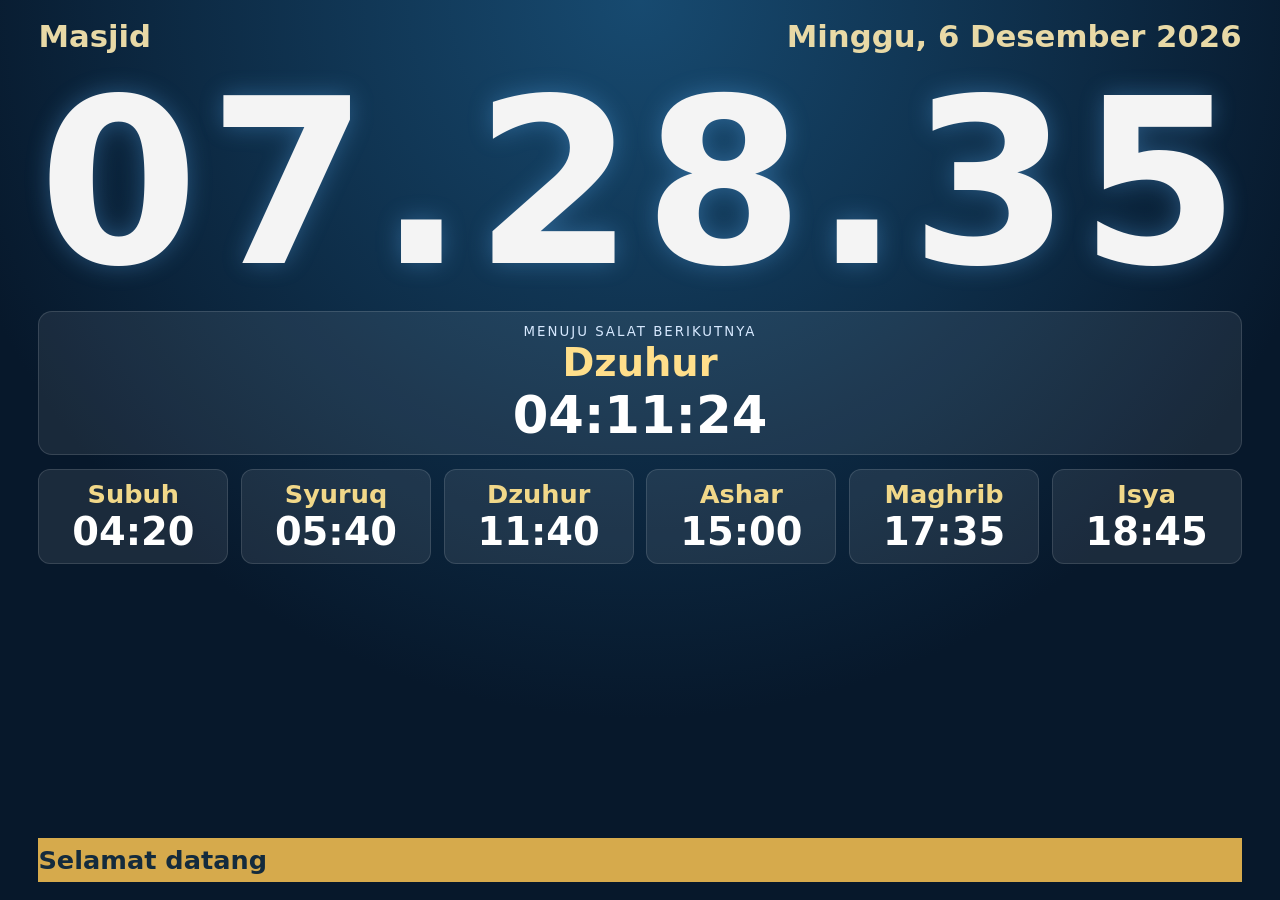
==== app/src/main/index.html @ c573d462 "Add files via upload" ====
<!doctype html><html lang="id"><head><meta charset="utf-8"><meta name="viewport" content="width=device-width,initial-scale=1"><title>Jam Masjid Digital</title><link rel="stylesheet" href="style.css"></head><body><main id="screen"><header><div id="mosque">MASJID</div><div id="date"></div></header><section class="clock" id="clock">00:00:00</section><section class="next"><small>MENUJU SALAT BERIKUTNYA</small><strong id="next">--</strong><div id="count">--:--:--</div></section><section class="times" id="times"></section><div class="ticker"><span id="text">Selamat datang</span></div></main><section id="admin" hidden><h1>Pengaturan Jam Masjid</h1><form id="form"><label>Nama Masjid<input id="mosqueInput"></label><label>Lokasi<input id="location"></label><label>Running Text<textarea id="message" rows="3"></textarea></label><h2>Jadwal Salat (format HH:MM)</h2><div class="grid" id="timeFields"></div><h2>Jeda Iqomah (menit)</h2><div class="grid" id="iqFields"></div><h2>Koreksi waktu (menit)</h2><div class="grid" id="offFields"></div><button type="submit">Simpan Pengaturan</button><p id="saved"></p><p>Panel ini bisa diakses dari browser perangkat lain yang terhubung Wi-Fi sama: http://IP-ANDROID:8080/admin</p></form></section><script src="app.js"></script></body></html>
---- app/src/main/style.css ----
*{box-sizing:border-box}body{margin:0;background:radial-gradient(circle at top,#174a70,#07182b 65%);color:#fff;font-family:system-ui,Arial}#screen{min-height:100vh;display:flex;flex-direction:column;padding:2vh 3vw;gap:1.5vh}header{display:flex;justify-content:space-between;align-items:center;font-size:2.4vw;color:#e8d9a6;font-weight:700}.clock{text-align:center;font-size:18vw;line-height:1;font-weight:800;letter-spacing:.04em;color:#f4f4f4;text-shadow:0 0 25px #64b8ff55}.next{text-align:center;padding:1vh;background:#ffffff13;border:1px solid #ffffff22;border-radius:14px}.next small{color:#d7e9ff;letter-spacing:.15em}.next strong{display:block;font-size:3vw;color:#ffdf8b}.next #count{font-size:4vw;font-weight:700}.times{display:grid;grid-template-columns:repeat(6,1fr);gap:1vw}.prayer{padding:1vh;text-align:center;border-radius:12px;background:#ffffff15;border:1px solid #ffffff20}.prayer b{display:block;font-size:2vw;color:#f1d889}.prayer span{font-size:3vw;font-weight:700}.ticker{margin-top:auto;overflow:hidden;white-space:nowrap;background:#d6aa4c;color:#142b3d;font-size:2vw;font-weight:700;padding:.8vh 0}.ticker span{display:inline-block;animation:move 24s linear infinite}@keyframes move{from{transform:translateX(100vw)}to{transform:translateX(-100%)}}#admin{max-width:900px;margin:auto;padding:24px;color:#10253a;background:#f3f6fa;min-height:100vh}#admin h1{color:#124b76}label{display:block;font-weight:600;margin:10px 0}input,textarea{display:block;width:100%;padding:10px;border:1px solid #bccbd8;border-radius:8px;margin-top:5px;font:inherit}.grid{display:grid;grid-template-columns:repeat(3,1fr);gap:8px}.grid label{background:#fff;border:1px solid #d9e3eb;padding:8px;border-radius:8px}button{background:#12649a;color:white;padding:13px 20px;border:0;border-radius:9px;font-size:1rem;font-weight:700;margin-top:14px}@media(max-width:700px){header{font-size:5vw}.clock{font-size:22vw}.next strong{font-size:8vw}.next #count{font-size:10vw}.times{grid-template-columns:repeat(3,1fr)}.prayer b{font-size:5vw}.prayer span{font-size:7vw}.ticker{font-size:5vw}.grid{grid-template-columns:repeat(2,1fr)}}
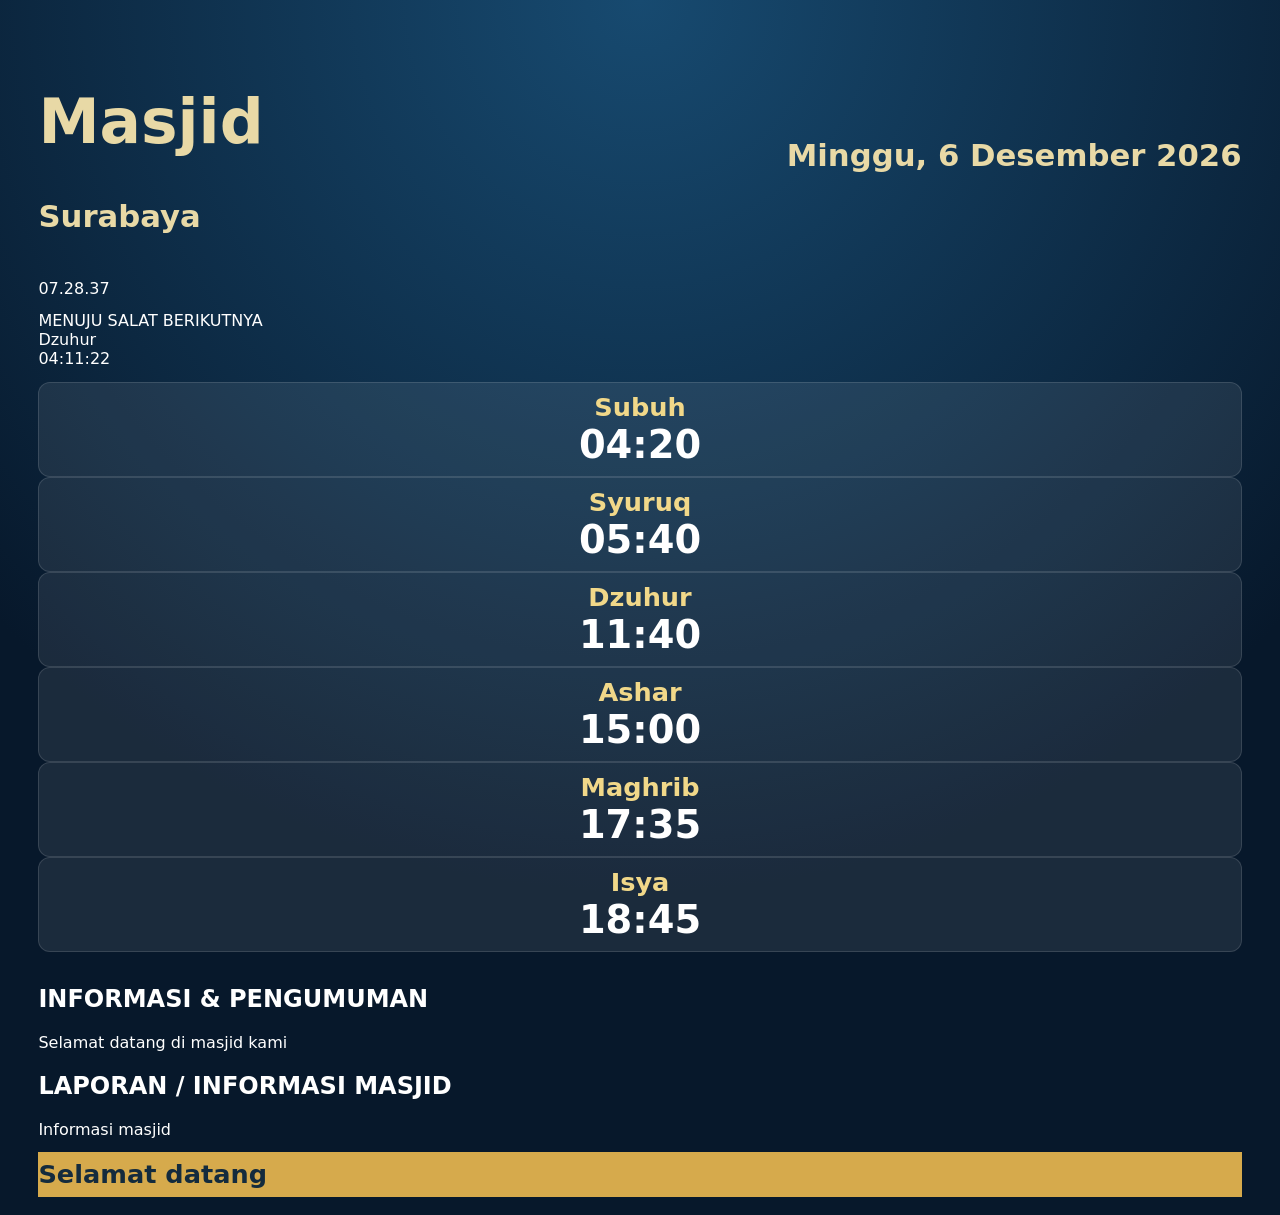
==== commit caf3522b: "Add files via upload" ====
--- a/app/src/main/index.html
+++ b/app/src/main/index.html
@@ -1 +1,19 @@
-<!doctype html><html lang="id"><head><meta charset="utf-8"><meta name="viewport" content="width=device-width,initial-scale=1"><title>Jam Masjid Digital</title><link rel="stylesheet" href="style.css"></head><body><main id="screen"><header><div id="mosque">MASJID</div><div id="date"></div></header><section class="clock" id="clock">00:00:00</section><section class="next"><small>MENUJU SALAT BERIKUTNYA</small><strong id="next">--</strong><div id="count">--:--:--</div></section><section class="times" id="times"></section><div class="ticker"><span id="text">Selamat datang</span></div></main><section id="admin" hidden><h1>Pengaturan Jam Masjid</h1><form id="form"><label>Nama Masjid<input id="mosqueInput"></label><label>Lokasi<input id="location"></label><label>Running Text<textarea id="message" rows="3"></textarea></label><h2>Jadwal Salat (format HH:MM)</h2><div class="grid" id="timeFields"></div><h2>Jeda Iqomah (menit)</h2><div class="grid" id="iqFields"></div><h2>Koreksi waktu (menit)</h2><div class="grid" id="offFields"></div><button type="submit">Simpan Pengaturan</button><p id="saved"></p><p>Panel ini bisa diakses dari browser perangkat lain yang terhubung Wi-Fi sama: http://IP-ANDROID:8080/admin</p></form></section><script src="app.js"></script></body></html>
+<!DOCTYPE html>
+<html lang="id">
+<head>
+<meta charset="UTF-8"><meta name="viewport" content="width=device-width,initial-scale=1">
+<title>Jam Masjid Digital V2</title><link rel="stylesheet" href="style.css">
+</head><body>
+<main id="screen"><div id="background"></div><div class="shade"></div>
+<header class="topbar"><div class="mosque-info"><h1 id="mosque">Masjid Baitul Ghofar</h1><p id="locationText">Surabaya</p></div><div id="date">Tanggal</div></header>
+<section class="clock-area"><div id="clock">00:00:00</div></section>
+<section class="next-prayer"><div class="next-label">MENUJU SALAT BERIKUTNYA</div><div id="next">Subuh</div><div id="count">00:00:00</div></section>
+<section class="prayer-row" id="times"></section>
+<section class="content-area"><div class="info-panel" id="announcementPanel"><h2>INFORMASI &amp; PENGUMUMAN</h2><div id="announcement">Selamat datang di masjid kami</div></div><div class="info-panel report-panel" id="reportPanel"><h2>LAPORAN / INFORMASI MASJID</h2><div id="report">Informasi masjid</div></div><div class="video-panel" id="videoPanel" hidden><iframe id="youtube" allow="autoplay; encrypted-media; picture-in-picture" allowfullscreen></iframe></div></section>
+<div class="ticker"><span id="text">Selamat datang di masjid kami</span></div></main>
+<section id="admin" hidden><h1>Pengaturan Jam Masjid Digital V2</h1><p class="admin-intro">Panel pengaturan lokal. Perubahan disimpan di perangkat.</p><form id="form">
+<h2>Identitas Masjid</h2><label>Nama Masjid<input id="mosqueInput"></label><label>Lokasi / Alamat<input id="location"></label>
+<h2>Background Layar</h2><label>URL gambar background (opsional)<input id="backgroundUrl" placeholder="https://..."></label><label>Tambah foto dari HP<input id="backgroundFile" type="file" accept="image/*" multiple></label><p id="imageStatus">Foto dapat ditambahkan dari galeri HP.</p><label>Durasi slideshow (detik)<input id="slideDuration" type="number" min="5" value="15"></label>
+<h2>Jadwal Salat (HH:MM)</h2><div class="grid" id="timeFields"></div><h2>Jeda Iqomah (menit)</h2><div class="grid" id="iqFields"></div><h2>Koreksi waktu salat (menit)</h2><div class="grid" id="offFields"></div>
+<h2>Pengumuman</h2><label>Isi pengumuman<textarea id="announcementInput" rows="5"></textarea></label><h2>Laporan / Informasi</h2><label>Isi laporan<textarea id="reportInput" rows="5"></textarea></label><h2>Tayangan YouTube</h2><label>URL video atau live streaming<input id="youtubeUrl" placeholder="https://www.youtube.com/watch?v=..."></label><h2>Running Text</h2><label>Teks berjalan<textarea id="message" rows="3"></textarea></label><button type="submit">SIMPAN PENGATURAN</button><p id="saved"></p></form><p class="admin-note">Panel lokal: http://localhost:8080/admin<br>Pengaturan tersimpan di perangkat/browser ini.</p></section>
+<script src="app.js"></script></body></html>
